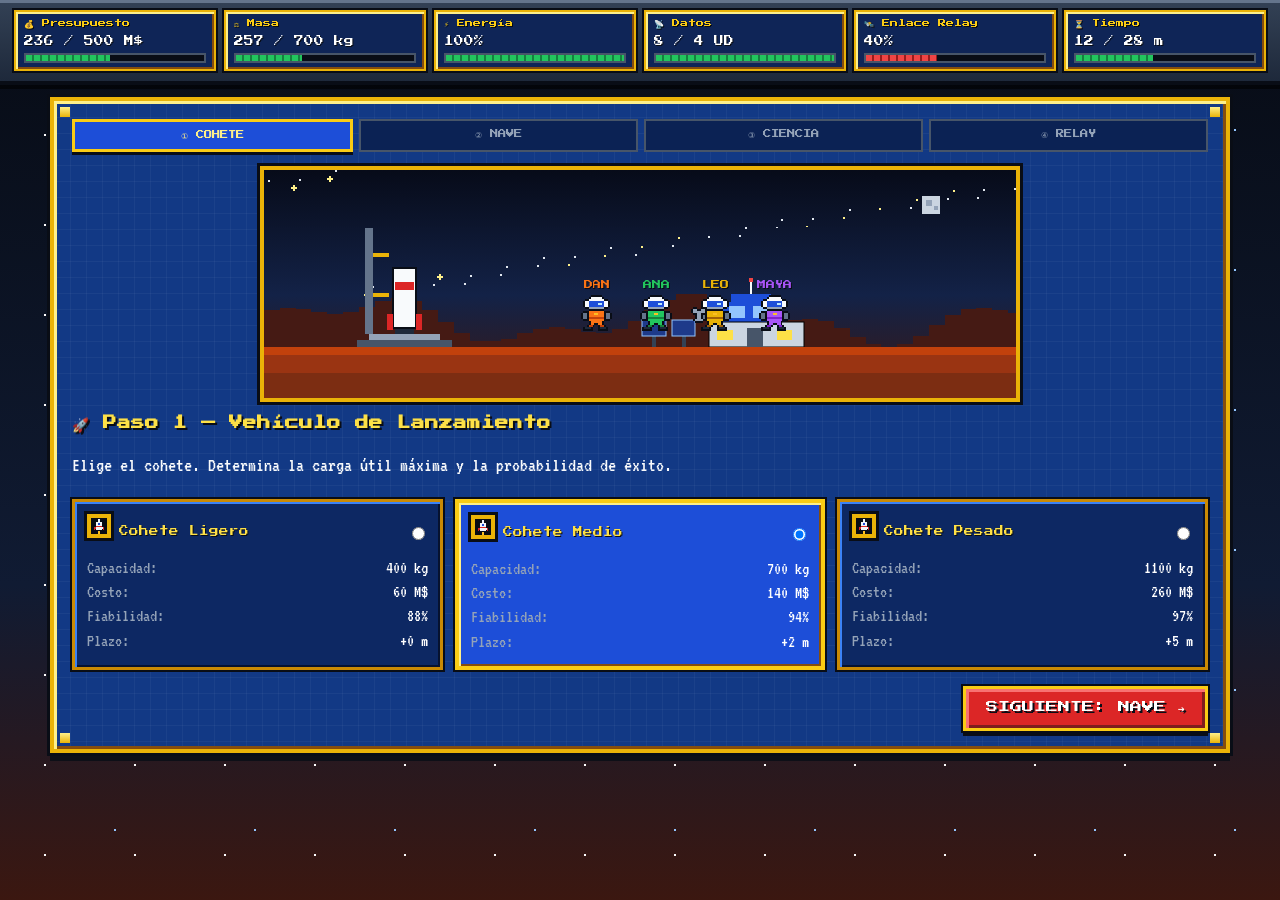
==== index.html @ b1ecc2e7 "Add Mission Ares-I game project Co-authored-by: Copilot <223556219+Copilot@users.noreply.github.com>" ====
<!DOCTYPE html>
<html lang="es">

<head>
  <meta charset="UTF-8">
  <meta name="viewport" content="width=device-width, initial-scale=1.0">
  <title>Misión Ares-I: Diseña, Lanza y Sobrevive</title>
  <link rel="stylesheet" href="css/style.css">
</head>

<body>

  <!-- BARRA SUPERIOR FIJA DE 6 RECURSOS -->
  <header class="barra-recursos-fija" id="barra-recursos">
    <div class="recursos-grid">
      <div class="recurso-card" id="card-res-presupuesto" title="Presupuesto disponible vs gastado">
        <div class="recurso-header">
          <span class="recurso-label">💰 Presupuesto</span>
          <span class="recurso-valor" id="res-presupuesto-val">-- / -- M$</span>
        </div>
        <div class="progress-track">
          <div class="progress-fill" id="res-presupuesto-bar" style="width: 0%"></div>
        </div>
      </div>

      <div class="recurso-card" id="card-res-masa" title="Masa de la nave vs capacidad del lanzador">
        <div class="recurso-header">
          <span class="recurso-label">⚖️ Masa</span>
          <span class="recurso-valor" id="res-masa-val">-- / -- kg</span>
        </div>
        <div class="progress-track">
          <div class="progress-fill" id="res-masa-bar" style="width: 0%"></div>
        </div>
      </div>

      <div class="recurso-card" id="card-res-energia" title="Factor de suficiencia energética en Marte">
        <div class="recurso-header">
          <span class="recurso-label">⚡ Energía</span>
          <span class="recurso-valor" id="res-energia-val">--%</span>
        </div>
        <div class="progress-track">
          <div class="progress-fill" id="res-energia-bar" style="width: 0%"></div>
        </div>
      </div>

      <div class="recurso-card" id="card-res-datos" title="Capacidad de transmisión vs datos generados">
        <div class="recurso-header">
          <span class="recurso-label">📡 Datos</span>
          <span class="recurso-valor" id="res-datos-val">-- / -- UD</span>
        </div>
        <div class="progress-track">
          <div class="progress-fill" id="res-datos-bar" style="width: 0%"></div>
        </div>
      </div>

      <div class="recurso-card" id="card-res-comms" title="Cobertura de retransmisión orbital">
        <div class="recurso-header">
          <span class="recurso-label">🛰️ Enlace Relay</span>
          <span class="recurso-valor" id="res-comms-val">--%</span>
        </div>
        <div class="progress-track">
          <div class="progress-fill" id="res-comms-bar" style="width: 0%"></div>
        </div>
      </div>

      <div class="recurso-card" id="card-res-tiempo" title="Meses de desarrollo vs ventana de lanzamiento (28m)">
        <div class="recurso-header">
          <span class="recurso-label">⏳ Tiempo</span>
          <span class="recurso-valor" id="res-tiempo-val">-- / 28 m</span>
        </div>
        <div class="progress-track">
          <div class="progress-fill" id="res-tiempo-bar" style="width: 0%"></div>
        </div>
      </div>
    </div>
  </header>

  <!-- CONTENEDOR PRINCIPAL DE ESCENAS -->
  <main class="app-main" id="app-main">
    <section class="escena" id="escena-briefing"></section>
    <section class="escena activa" id="escena-design"></section>
    <section class="escena" id="escena-flight"></section>
    <section class="escena" id="escena-rover"></section>
    <section class="escena" id="escena-report"></section>
  </main>

  <!-- SCRIPTS: Carga única en orden de dependencias -->
  <script src="js/data.js"></script>
  <script src="js/state.js"></script>
  <script src="js/engine.js"></script>
  <script src="js/sound.js"></script>
  <script src="js/ui.js"></script>
  <script src="js/sprites.js"></script>

  <!-- Escenas -->
  <script src="js/scenes/briefing.js"></script>
  <script src="js/scenes/design.js"></script>
  <script src="js/scenes/flight.js"></script>
  <script src="js/scenes/rover.js"></script>
  <script src="js/scenes/report.js"></script>

  <script>
    document.addEventListener('DOMContentLoaded', function () {
      if (window.DesignScene?.iniciar) {
        window.DesignScene.iniciar();
      }
    });
  </script>
</body>

</html>
---- css/style.css ----
/* =====================================================================
   Misión Ares-I – css/style.css
   Consola retro 16-bit NASA / Terraria
   ===================================================================== */
@import url('https://fonts.googleapis.com/css2?family=Press+Start+2P&family=VT323&display=swap');

/* ─────────────────────────── Variables ─────────────────────────── */
:root {
  --nasa-blue:        #123985;
  --nasa-blue-dark:   #0b2254;
  --nasa-blue-light:  #1d4ed8;
  --nasa-red:         #dc2626;
  --nasa-red-dark:    #7f1d1d;
  --nasa-red-light:   #f87171;
  --gold-main:        #eab308;
  --gold-light:       #fef08a;
  --gold-dark:        #854d0e;
  --pixel-black:      #090d16;
  --steel-bg:         #1e293b;
  --ok-green:         #16a34a;
  --warn-amber:       #d97706;
}

/* ─────────────────────────── Reset ─────────────────────────── */
*, *::before, *::after { box-sizing: border-box; image-rendering: pixelated; }

body {
  margin: 0; padding: 0;
  min-height: 100vh;
  background-color: #080c18;
  background-image:
    radial-gradient(#ffffff 1px, transparent 1px),
    radial-gradient(#93c5fd 1px, transparent 1px),
    linear-gradient(180deg, #070b14 0%, #101b33 65%, #3b1710 100%);
  background-size: 90px 90px, 140px 140px, 100% 100%;
  background-position: 0 0, 45px 60px, 0 0;
  color: #f8fafc;
  font-family: 'VT323', monospace;
  font-size: 20px;
  line-height: 1.35;
}

/* ─────────────────── Tipografía ─────────────────── */
h1, h2, h3, .pixel-title, .stat-value, button {
  font-family: 'Press Start 2P', monospace;
  text-shadow: 2px 2px 0px var(--pixel-black);
}
h1 { font-size: 1.1rem;  color: #facc15; letter-spacing: 1px; margin: 8px 0 12px; }
h2 { font-size: 0.85rem; color: #fde047; margin: 0 0 10px; }
h3 { font-size: 0.72rem; color: #ffffff;  margin: 0 0 8px; }

/* ─────────────────── Marco NASA dorado ─────────────────── */
.marco-nasa,
section.escena.activa > div:first-child,
.panel, .modal-content, .scene-container,
.security-panel, .report-card {
  background-color: var(--nasa-blue);
  background-image:
    linear-gradient(var(--gold-light), var(--gold-main)),
    linear-gradient(var(--gold-light), var(--gold-main)),
    linear-gradient(var(--gold-light), var(--gold-main)),
    linear-gradient(var(--gold-light), var(--gold-main)),
    linear-gradient(rgba(255,255,255,0.04) 1px, transparent 1px),
    linear-gradient(90deg, rgba(255,255,255,0.04) 1px, transparent 1px);
  background-size:
    10px 10px, 10px 10px, 10px 10px, 10px 10px,
    16px 16px, 16px 16px;
  background-position:
    6px 6px, calc(100% - 6px) 6px,
    6px calc(100% - 6px), calc(100% - 6px) calc(100% - 6px),
    0 0, 0 0;
  background-repeat: no-repeat, no-repeat, no-repeat, no-repeat, repeat, repeat;
  border: 4px solid var(--gold-main);
  outline: 3px solid var(--pixel-black);
  box-shadow:
    inset 3px 3px 0px var(--gold-light),
    inset -3px -3px 0px var(--gold-dark),
    0 8px 0px rgba(9,13,22,0.85);
  border-radius: 0;
  padding: 18px;
  margin: 12px auto;
  max-width: 1180px;
  position: relative;
}

/* ─────────────────── Barra HUD superior ─────────────────── */
header, #hud, .hud-bar, .top-bar,
.barra-recursos-fija {
  background: linear-gradient(180deg, #334155 0%, #1e293b 100%);
  border-bottom: 4px solid var(--pixel-black);
  box-shadow: inset 0 3px 0 #64748b, 0 4px 0 rgba(0,0,0,0.6);
  padding: 10px 14px;
  position: sticky;
  top: 0; z-index: 100;
}

.recursos-grid,
.hud-grid, .stats-container, #hud-stats {
  display: grid;
  grid-template-columns: repeat(6, 1fr);
  gap: 8px;
  max-width: 1280px;
  margin: 0 auto;
}

.recurso-card,
.hud-item, .stat-card, .resource-box {
  background-color: #0f2557;
  border: 2px solid var(--gold-main);
  outline: 2px solid var(--pixel-black);
  box-shadow: inset 2px 2px 0 var(--gold-light), inset -2px -2px 0 var(--gold-dark);
  padding: 6px 8px;
  display: flex;
  flex-direction: column;
  justify-content: space-between;
}

.recurso-header { display: flex; flex-direction: column; gap: 3px; }

.recurso-label, .hud-label, .stat-label {
  font-family: 'Press Start 2P', monospace;
  font-size: 0.5rem;
  color: #facc15;
  text-shadow: 1px 1px 0 var(--pixel-black);
  margin-bottom: 3px;
}

.recurso-valor, .hud-val, .stat-value {
  font-family: 'Press Start 2P', monospace;
  font-size: 0.6rem;
  color: #ffffff;
  text-shadow: 1px 1px 0 var(--pixel-black);
}

/* Barras de progreso segmentadas */
.progress-track, progress, .bar-track, .progress-bar {
  width: 100%; height: 10px;
  background-color: var(--pixel-black);
  border: 2px solid #475569;
  margin-top: 5px;
  overflow: hidden;
  appearance: none;
}

.progress-fill, .bar-fill {
  height: 100%;
  background: repeating-linear-gradient(90deg,
    #22c55e, #22c55e 6px, #15803d 6px, #15803d 8px);
  transition: width 0.25s steps(8);
}
.progress-fill.warning, .bar-fill.warn {
  background: repeating-linear-gradient(90deg, #f59e0b, #f59e0b 6px, #b45309 6px, #b45309 8px);
}
.progress-fill.danger, .bar-fill.danger {
  background: repeating-linear-gradient(90deg, #ef4444, #ef4444 6px, #991b1b 6px, #991b1b 8px);
}

/* ─────────────────── Tarjetas de piezas ─────────────────── */
.cards-grid, .options-grid, .opciones-grid,
.grid-4, .grid-3 {
  display: grid;
  grid-template-columns: repeat(auto-fit, minmax(200px, 1fr));
  gap: 12px;
  margin-top: 10px;
}

.card, .option-card, .pieza-card, .decision-card,
.opcion-card, .checkbox-card {
  background-color: #0d2863;
  border: 3px solid #ca8a04;
  outline: 2px solid var(--pixel-black);
  box-shadow: inset 2px 2px 0 #3b82f6, inset -2px -2px 0 #061230;
  padding: 12px;
  cursor: pointer;
  transition: transform 0.1s steps(2), border-color 0.1s;
  position: relative;
  display: flex;
  flex-direction: column;
  gap: 6px;
}

.card:hover, .option-card:hover, .pieza-card:hover,
.decision-card:hover, .opcion-card:hover, .checkbox-card:hover {
  background-color: #173f94;
  border-color: #fef08a;
  transform: translateY(-2px);
}

.card.selected, .option-card.selected,
.opcion-card.selected, .opcion-card.seleccionada,
.checkbox-card.selected, .checkbox-card.seleccionada,
.card.activa {
  background-color: #1d4ed8;
  border: 4px solid #facc15;
  box-shadow: inset 2px 2px 0 #fef08a, inset -2px -2px 0 #854d0e,
              0 0 0 2px var(--pixel-black);
}

.disabled-card {
  opacity: 0.45;
  cursor: not-allowed;
  pointer-events: none;
}
.bloqueada { opacity: 0.4; cursor: not-allowed; }

.opcion-top {
  display: flex;
  align-items: center;
  gap: 8px;
}
.opcion-nombre {
  font-family: 'Press Start 2P', monospace;
  font-size: 0.6rem;
  color: #fde047;
  text-shadow: 1px 1px 0 var(--pixel-black);
  flex: 1;
}
.opcion-specs { font-family: 'VT323', monospace; font-size: 18px; }
.spec-line {
  display: flex;
  justify-content: space-between;
  gap: 4px;
  color: #94a3b8;
}
.spec-val { color: #fff; }

.checkbox-info { flex: 1; }
.checkbox-nombre {
  font-family: 'Press Start 2P', monospace;
  font-size: 0.6rem;
  color: #fde047;
  margin-bottom: 4px;
}
.checkbox-detalles { display: flex; flex-wrap: wrap; gap: 4px; }
.badge-micro {
  background: rgba(0,0,0,0.4);
  border: 1px solid #475569;
  padding: 2px 5px;
  font-family: 'VT323', monospace;
  font-size: 16px;
  color: #94a3b8;
}

/* ─────────────────── Botones chunky retro ─────────────────── */
button, .btn {
  background-color: var(--nasa-blue-light, #1d4ed8);
  color: #ffffff;
  border: 3px solid var(--gold-main);
  outline: 2px solid var(--pixel-black);
  box-shadow:
    inset 2px 2px 0 #60a5fa,
    inset -2px -2px 0 #1e3a8a,
    0 4px 0 var(--pixel-black);
  padding: 10px 14px;
  font-size: 0.65rem;
  cursor: pointer;
  text-transform: uppercase;
  transition: transform 0.08s steps(2);
}

button:hover:not(:disabled), .btn:hover:not(:disabled) {
  background-color: #2563eb;
  border-color: #fef08a;
}

button:active:not(:disabled), .btn:active:not(:disabled) {
  transform: translateY(3px);
  box-shadow: inset 2px 2px 0 #1e3a8a, 0 1px 0 var(--pixel-black);
}

/* Botón rojo principal */
button.btn-launch, button.btn-primary, button.btn-danger,
#btn-lanzar, #btn-lanzar-mision {
  background-color: var(--nasa-red);
  border: 3px solid #facc15;
  box-shadow:
    inset 3px 3px 0 var(--nasa-red-light),
    inset -3px -3px 0 var(--nasa-red-dark),
    0 5px 0 var(--pixel-black);
  font-size: 0.75rem;
  padding: 12px 20px;
}
button.btn-launch:hover:not(:disabled),
#btn-lanzar:hover:not(:disabled) { background-color: #ef4444; }

button:disabled, .btn:disabled {
  background-color: #334155;
  border-color: #64748b;
  color: #94a3b8;
  box-shadow: none;
  cursor: not-allowed;
  opacity: 0.7;
}

/* ─────────────────── Pasos de ensamblaje ─────────────────── */
.pasos-ensamblaje {
  display: flex;
  justify-content: space-between;
  gap: 6px;
  margin-bottom: 14px;
  flex-wrap: wrap;
}

.paso-pill {
  flex: 1; min-width: 120px;
  text-align: center;
  padding: 8px 4px;
  background: var(--nasa-blue-dark, #0b2254);
  border: 2px solid #475569;
  font-family: 'Press Start 2P', monospace;
  font-size: 0.52rem;
  color: #94a3b8;
  cursor: default;
}

.paso-pill.activo {
  background: #1d4ed8;
  border: 3px solid #facc15;
  color: #fef08a;
  box-shadow: 0 3px 0 var(--pixel-black);
}

.paso-pill.completado {
  background: #14532d;
  border-color: #22c55e;
  color: #bbf7d0;
}

.paso-seccion { margin-top: 10px; }
.paso-nav {
  display: flex;
  gap: 10px;
  justify-content: flex-end;
  margin-top: 16px;
  flex-wrap: wrap;
}

/* ─────────────────── Canvas ─────────────────── */
canvas {
  display: block;
  margin: 0 auto 12px auto;
  border: 4px solid var(--gold-main);
  outline: 3px solid var(--pixel-black);
  background-color: #070b14;
  max-width: 100%;
  image-rendering: pixelated;
  image-rendering: crisp-edges;
}

/* ─────────────────── Semáforo de seguridad ─────────────────── */
.semaforo-grid {
  display: grid;
  grid-template-columns: repeat(auto-fit, minmax(160px, 1fr));
  gap: 10px;
  margin: 10px 0;
}

.sem-item {
  background: #0b2254;
  border: 2px solid #475569;
  padding: 10px;
}
.sem-item.verde   { border-color: #22c55e; box-shadow: inset 3px 0 0 #22c55e; }
.sem-item.amarillo{ border-color: #facc15; box-shadow: inset 3px 0 0 #facc15; }
.sem-item.rojo    { border-color: #ef4444; box-shadow: inset 3px 0 0 #ef4444; background: #450a0a; }

.sem-label {
  font-family: 'Press Start 2P', monospace;
  font-size: 0.5rem;
  color: #facc15;
  margin-bottom: 4px;
}
.sem-valor { font-family: 'VT323', monospace; font-size: 20px; color: #fff; }
.sem-msg   { font-family: 'VT323', monospace; font-size: 17px; color: #94a3b8; }

/* ─────────────────── Tooltips educativos ─────────────────── */
[data-tooltip] { position: relative; }
[data-tooltip]:hover::after {
  content: attr(data-tooltip);
  position: absolute;
  bottom: 105%; left: 50%;
  transform: translateX(-50%);
  width: 240px;
  background: var(--pixel-black);
  color: #fef08a;
  border: 2px solid var(--gold-main);
  padding: 8px;
  font-family: 'VT323', monospace;
  font-size: 18px;
  z-index: 200;
  pointer-events: none;
  box-shadow: 0 4px 0 #000;
  white-space: normal;
}

/* ─────────────────── Efectos de tormenta ─────────────────── */
.alerta-tormenta {
  animation: parpadeoRojo 0.6s steps(2) infinite;
}
@keyframes parpadeoRojo {
  0%, 100% { border-color: #ef4444; }
  50%       { border-color: #fef08a; }
}

.tormenta-polvo {
  box-shadow: inset 0 0 120px rgba(154,52,18,0.92);
}

/* ─────────────────── Touch controles rover ─────────────────── */
.touch-controles {
  display: flex;
  justify-content: center;
  gap: 8px;
  flex-wrap: wrap;
  margin-top: 6px;
}
.touch-btn {
  background: #1e293b;
  border: 2px solid var(--gold-main);
  color: #facc15;
  padding: 10px 16px;
  font-family: 'Press Start 2P', monospace;
  font-size: 0.6rem;
  min-width: 60px;
}
.touch-btn:active { transform: translateY(2px); }

/* ─────────────────── Escenas ─────────────────── */
section.escena { display: none; }
section.escena.activa { display: block; }

/* ─────────────────── Responsivo ─────────────────── */
@media (max-width: 820px) {
  .recursos-grid,
  .hud-grid { grid-template-columns: repeat(2, 1fr); }
  h1 { font-size: 0.85rem; }
  h2 { font-size: 0.72rem; }
  .opciones-grid, .cards-grid {
    grid-template-columns: 1fr;
  }
}
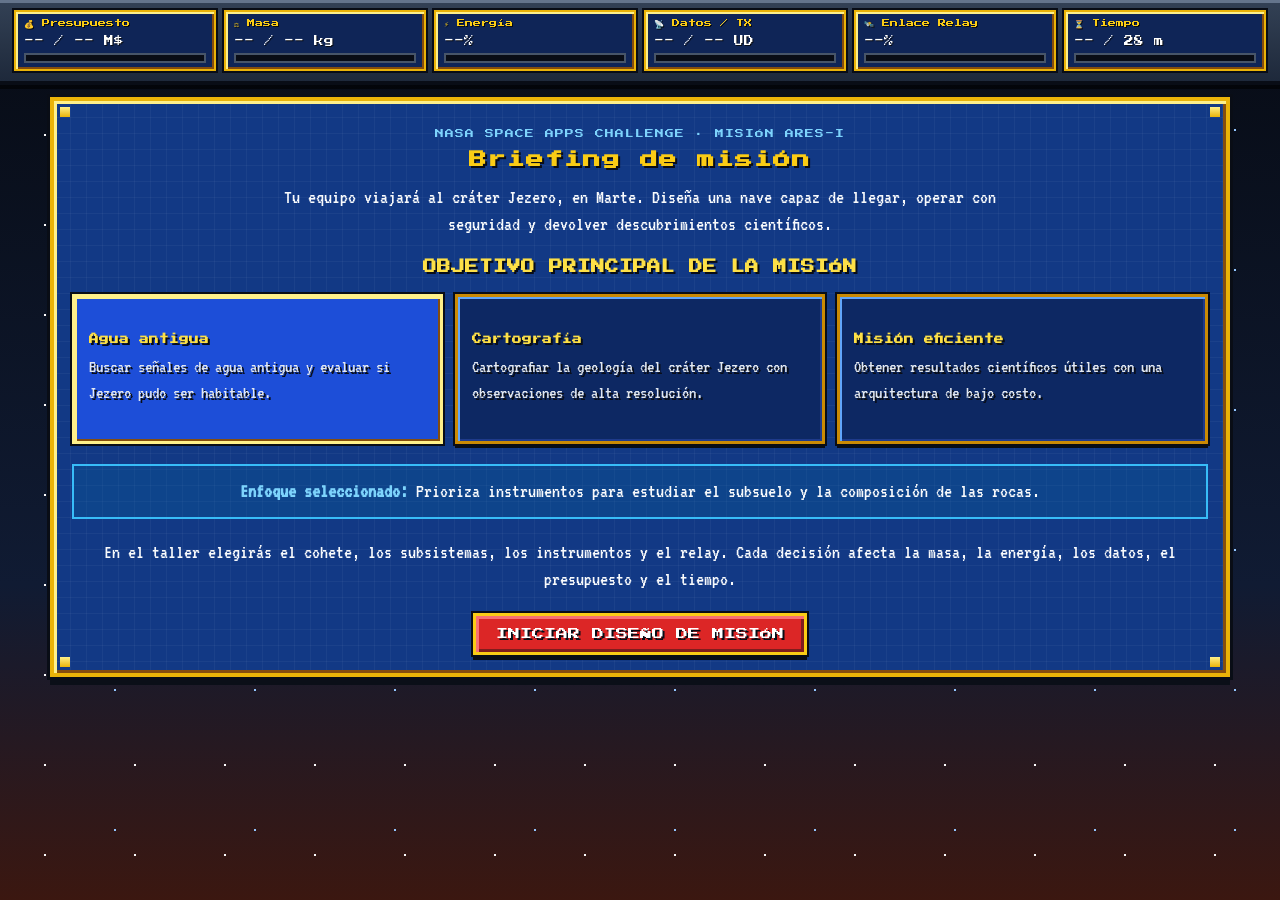
==== commit 6578de32: "fase 1" ====
--- a/index.html
+++ b/index.html
@@ -43,9 +43,9 @@
         </div>
       </div>
 
-      <div class="recurso-card" id="card-res-datos" title="Capacidad de transmisión vs datos generados">
+      <div class="recurso-card" id="card-res-datos" title="Datos generados / capacidad de transmisión">
         <div class="recurso-header">
-          <span class="recurso-label">📡 Datos</span>
+          <span class="recurso-label">📡 Datos / TX</span>
           <span class="recurso-valor" id="res-datos-val">-- / -- UD</span>
         </div>
         <div class="progress-track">
@@ -77,8 +77,8 @@
 
   <!-- CONTENEDOR PRINCIPAL DE ESCENAS -->
   <main class="app-main" id="app-main">
-    <section class="escena" id="escena-briefing"></section>
-    <section class="escena activa" id="escena-design"></section>
+    <section class="escena activa" id="escena-briefing"></section>
+    <section class="escena" id="escena-design"></section>
     <section class="escena" id="escena-flight"></section>
     <section class="escena" id="escena-rover"></section>
     <section class="escena" id="escena-report"></section>
@@ -101,8 +101,8 @@
 
   <script>
     document.addEventListener('DOMContentLoaded', function () {
-      if (window.DesignScene?.iniciar) {
-        window.DesignScene.iniciar();
+      if (window.UI?.cambiarEscena) {
+        window.UI.cambiarEscena('briefing');
       }
     });
   </script>
--- a/css/style.css
+++ b/css/style.css
@@ -429,6 +429,67 @@
 section.escena { display: none; }
 section.escena.activa { display: block; }
 
+/* ─────────────────── Briefing inicial ─────────────────── */
+.briefing-panel {
+  max-width: 900px;
+  text-align: center;
+}
+.briefing-kicker {
+  color: #7dd3fc;
+  font-family: 'Press Start 2P', monospace;
+  font-size: 0.55rem;
+  letter-spacing: 1px;
+}
+.briefing-intro {
+  max-width: 720px;
+  margin: 0 auto 20px;
+  font-size: 1.25rem;
+}
+.briefing-objectives {
+  display: grid;
+  grid-template-columns: repeat(auto-fit, minmax(210px, 1fr));
+  gap: 12px;
+  margin: 18px 0;
+  text-align: left;
+}
+.briefing-objective {
+  width: 100%;
+  min-height: 150px;
+  padding: 14px;
+  background: #0d2863;
+  border-color: #ca8a04;
+  text-align: left;
+  text-transform: none;
+  line-height: 1.4;
+}
+.briefing-objective[aria-pressed="true"] {
+  background: #1d4ed8;
+  border-color: #fef08a;
+  box-shadow: inset 2px 2px 0 #fef08a, inset -2px -2px 0 #854d0e,
+              0 0 0 2px var(--pixel-black);
+}
+.briefing-objective strong {
+  display: block;
+  margin-bottom: 8px;
+  color: #fde047;
+  font-family: 'Press Start 2P', monospace;
+  font-size: 0.6rem;
+}
+.briefing-objective span {
+  display: block;
+  color: #e2e8f0;
+  font-family: 'VT323', monospace;
+  font-size: 1.15rem;
+}
+.briefing-objetivo-activo {
+  margin: 20px auto;
+  padding: 12px;
+  border: 2px solid #38bdf8;
+  background: rgba(3, 105, 161, 0.22);
+}
+.briefing-objetivo-activo strong { color: #7dd3fc; }
+.briefing-acciones { margin-top: 20px; }
+
 /* ─────────────────── Responsivo ─────────────────── */
 @media (max-width: 820px) {
   .recursos-grid,
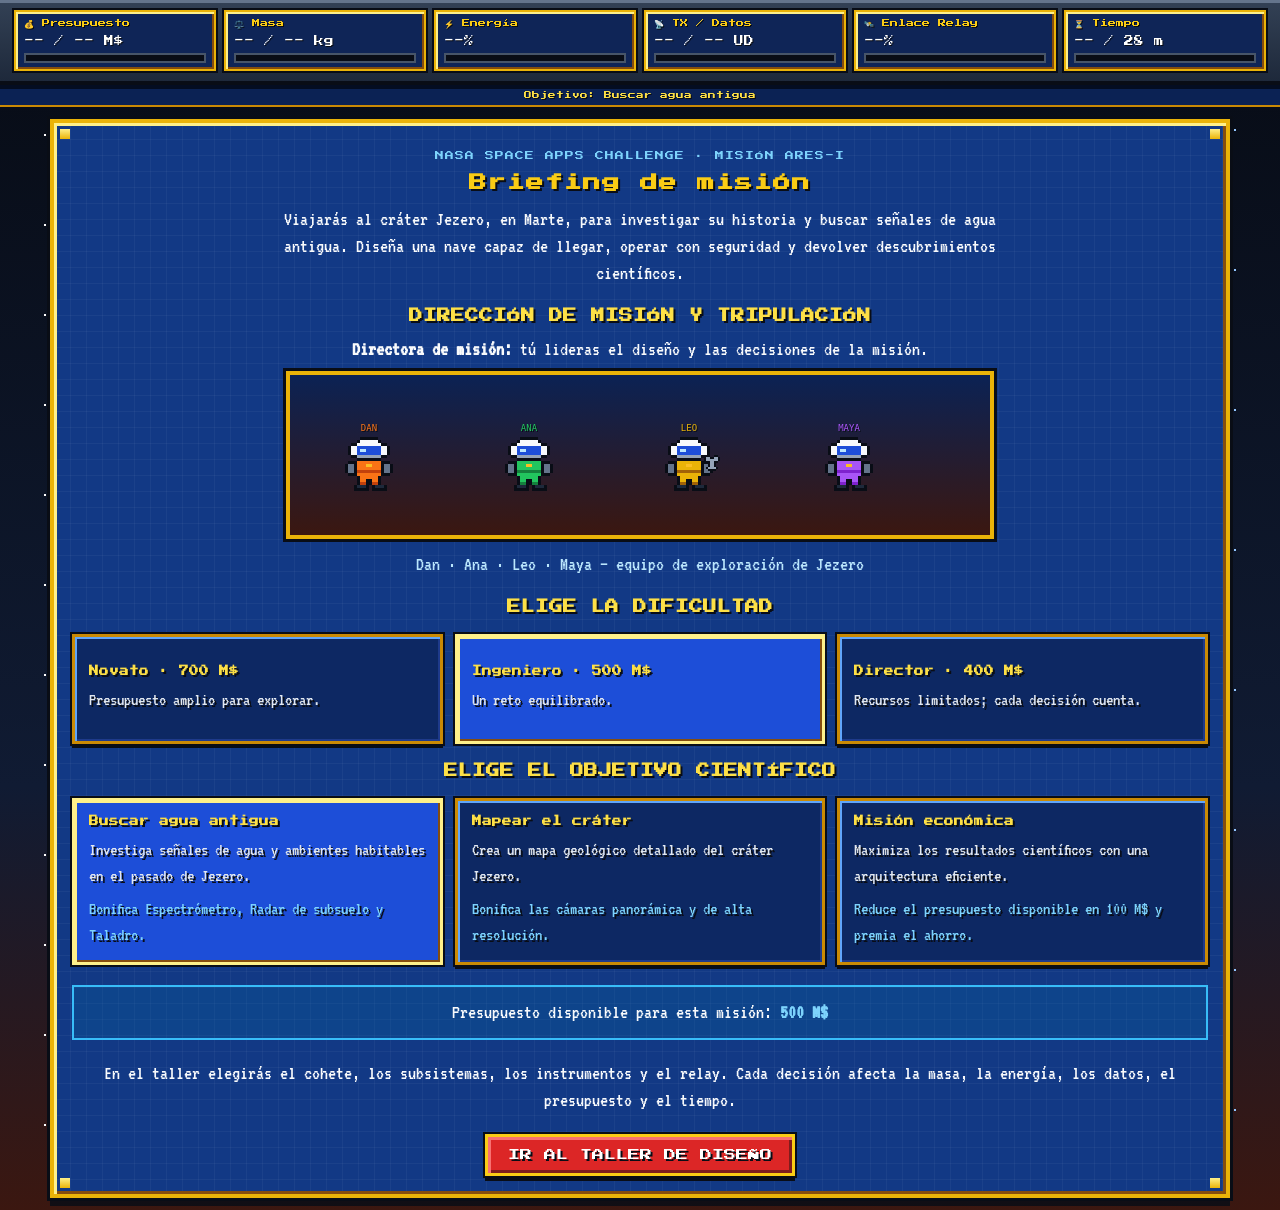
==== commit f44e3f43: "fase 1completa" ====
--- a/index.html
+++ b/index.html
@@ -43,9 +43,9 @@
         </div>
       </div>
 
-      <div class="recurso-card" id="card-res-datos" title="Datos generados / capacidad de transmisión">
+      <div class="recurso-card" id="card-res-datos" title="Capacidad de transmisión / datos generados">
         <div class="recurso-header">
-          <span class="recurso-label">📡 Datos / TX</span>
+          <span class="recurso-label">📡 TX / Datos</span>
           <span class="recurso-valor" id="res-datos-val">-- / -- UD</span>
         </div>
         <div class="progress-track">
@@ -74,6 +74,9 @@
       </div>
     </div>
   </header>
+  <div class="hud-objetivo" aria-live="polite">
+    <span id="hud-objetivo-activo">Objetivo: Buscar agua antigua</span>
+  </div>
 
   <!-- CONTENEDOR PRINCIPAL DE ESCENAS -->
   <main class="app-main" id="app-main">
@@ -101,9 +104,7 @@
 
   <script>
     document.addEventListener('DOMContentLoaded', function () {
-      if (window.UI?.cambiarEscena) {
-        window.UI.cambiarEscena('briefing');
-      }
+      window.BriefingScene?.iniciar();
     });
   </script>
 </body>
--- a/css/style.css
+++ b/css/style.css
@@ -132,6 +132,18 @@
   text-shadow: 1px 1px 0 var(--pixel-black);
 }
 
+.hud-objetivo {
+  position: relative;
+  padding: 5px 12px;
+  background: #0b2254;
+  border-bottom: 2px solid #ca8a04;
+  color: #fde047;
+  font-family: 'Press Start 2P', monospace;
+  font-size: 0.48rem;
+  text-align: center;
+  text-shadow: 1px 1px 0 var(--pixel-black);
+}
+
 /* Barras de progreso segmentadas */
 .progress-track, progress, .bar-track, .progress-bar {
   width: 100%; height: 10px;
@@ -434,6 +446,9 @@
   max-width: 900px;
   text-align: center;
 }
+.briefing-tripulacion { margin: 20px auto; }
+.briefing-tripulacion p { margin: 8px 0; }
+.briefing-caption { color: #bae6fd; }
 .briefing-kicker {
   color: #7dd3fc;
   font-family: 'Press Start 2P', monospace;
@@ -445,16 +460,16 @@
   margin: 0 auto 20px;
   font-size: 1.25rem;
 }
-.briefing-objectives {
+.briefing-options {
   display: grid;
   grid-template-columns: repeat(auto-fit, minmax(210px, 1fr));
   gap: 12px;
   margin: 18px 0;
   text-align: left;
 }
-.briefing-objective {
+.briefing-option {
   width: 100%;
-  min-height: 150px;
+  min-height: 110px;
   padding: 14px;
   background: #0d2863;
   border-color: #ca8a04;
@@ -462,32 +477,36 @@
   text-transform: none;
   line-height: 1.4;
 }
-.briefing-objective[aria-pressed="true"] {
+.briefing-option[aria-pressed="true"] {
   background: #1d4ed8;
   border-color: #fef08a;
   box-shadow: inset 2px 2px 0 #fef08a, inset -2px -2px 0 #854d0e,
               0 0 0 2px var(--pixel-black);
 }
-.briefing-objective strong {
+.briefing-option strong {
   display: block;
   margin-bottom: 8px;
   color: #fde047;
   font-family: 'Press Start 2P', monospace;
   font-size: 0.6rem;
 }
-.briefing-objective span {
+.briefing-option span {
   display: block;
   color: #e2e8f0;
   font-family: 'VT323', monospace;
   font-size: 1.15rem;
 }
-.briefing-objetivo-activo {
+.briefing-option .briefing-bonus {
+  margin-top: 8px;
+  color: #7dd3fc;
+}
+.briefing-budget {
   margin: 20px auto;
   padding: 12px;
   border: 2px solid #38bdf8;
   background: rgba(3, 105, 161, 0.22);
 }
-.briefing-objetivo-activo strong { color: #7dd3fc; }
+.briefing-budget strong { color: #7dd3fc; }
 .briefing-acciones { margin-top: 20px; }
 
 /* ─────────────────── Responsivo ─────────────────── */
